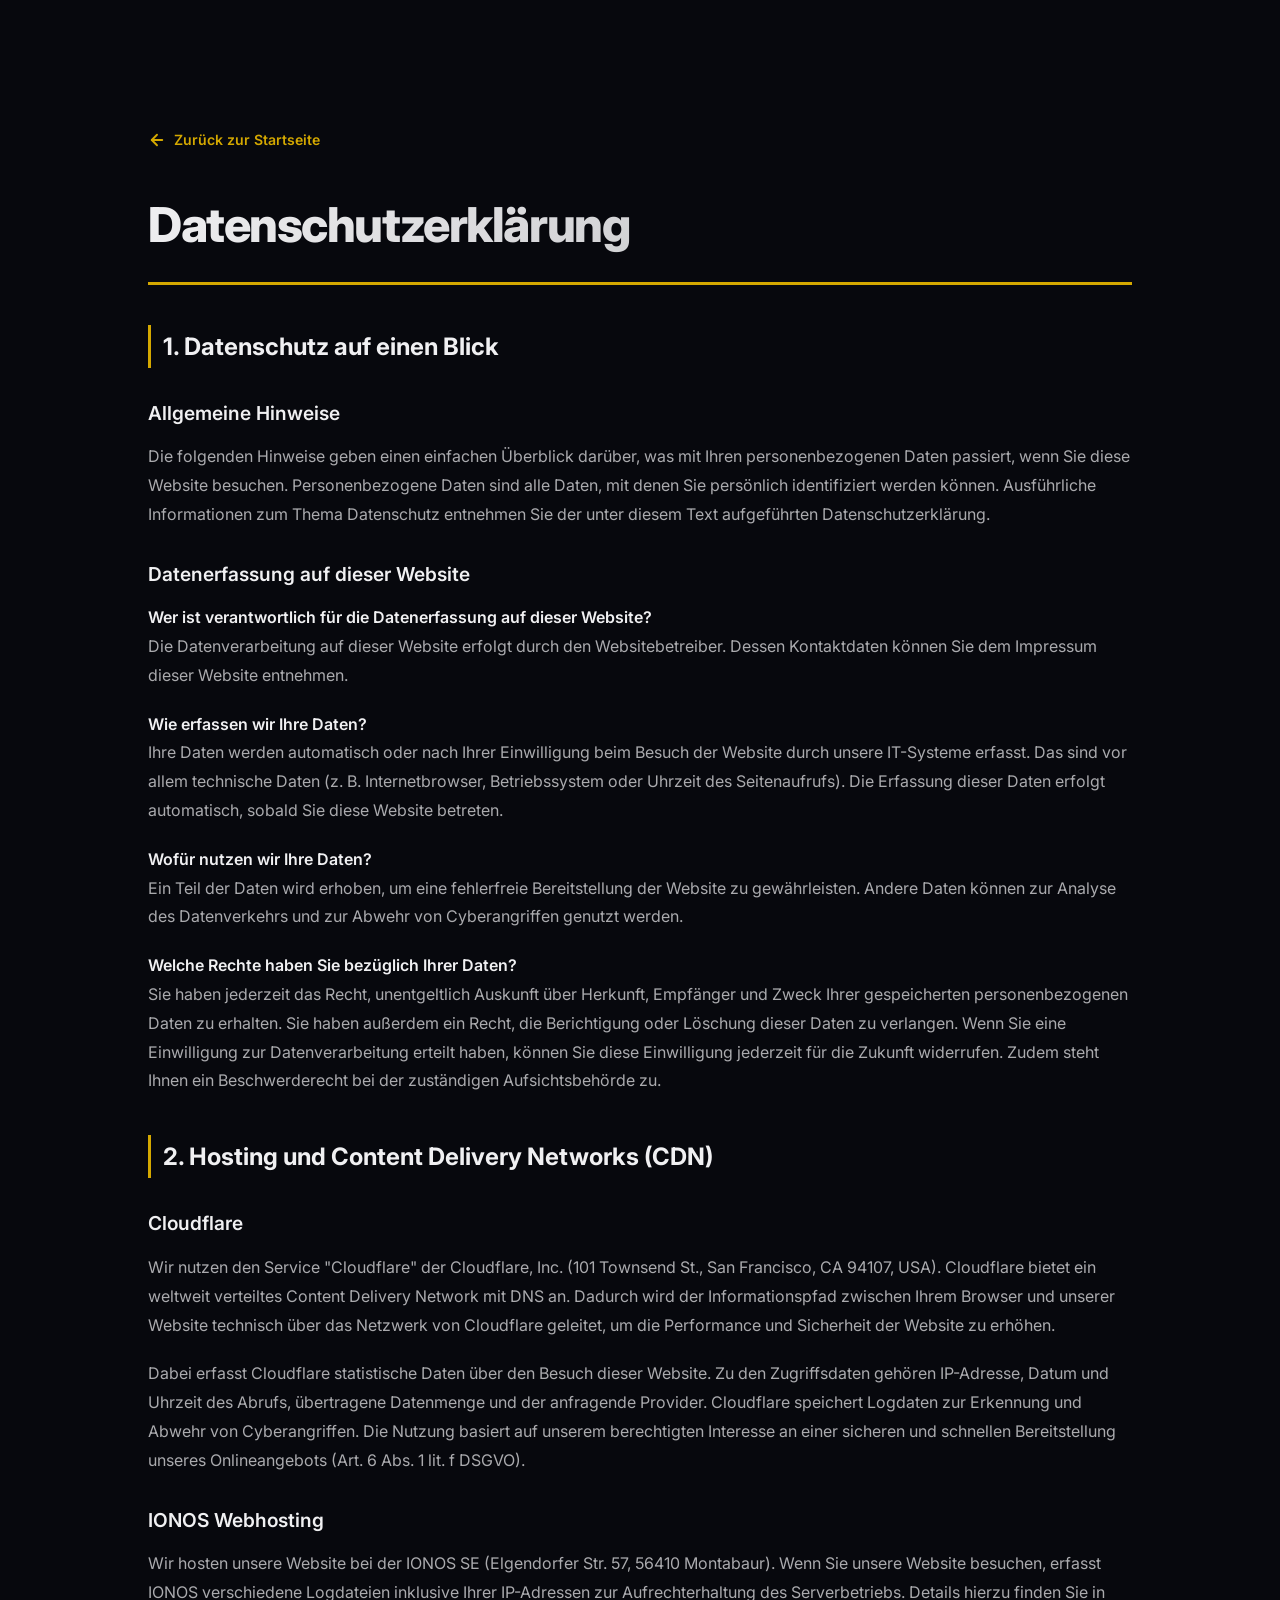
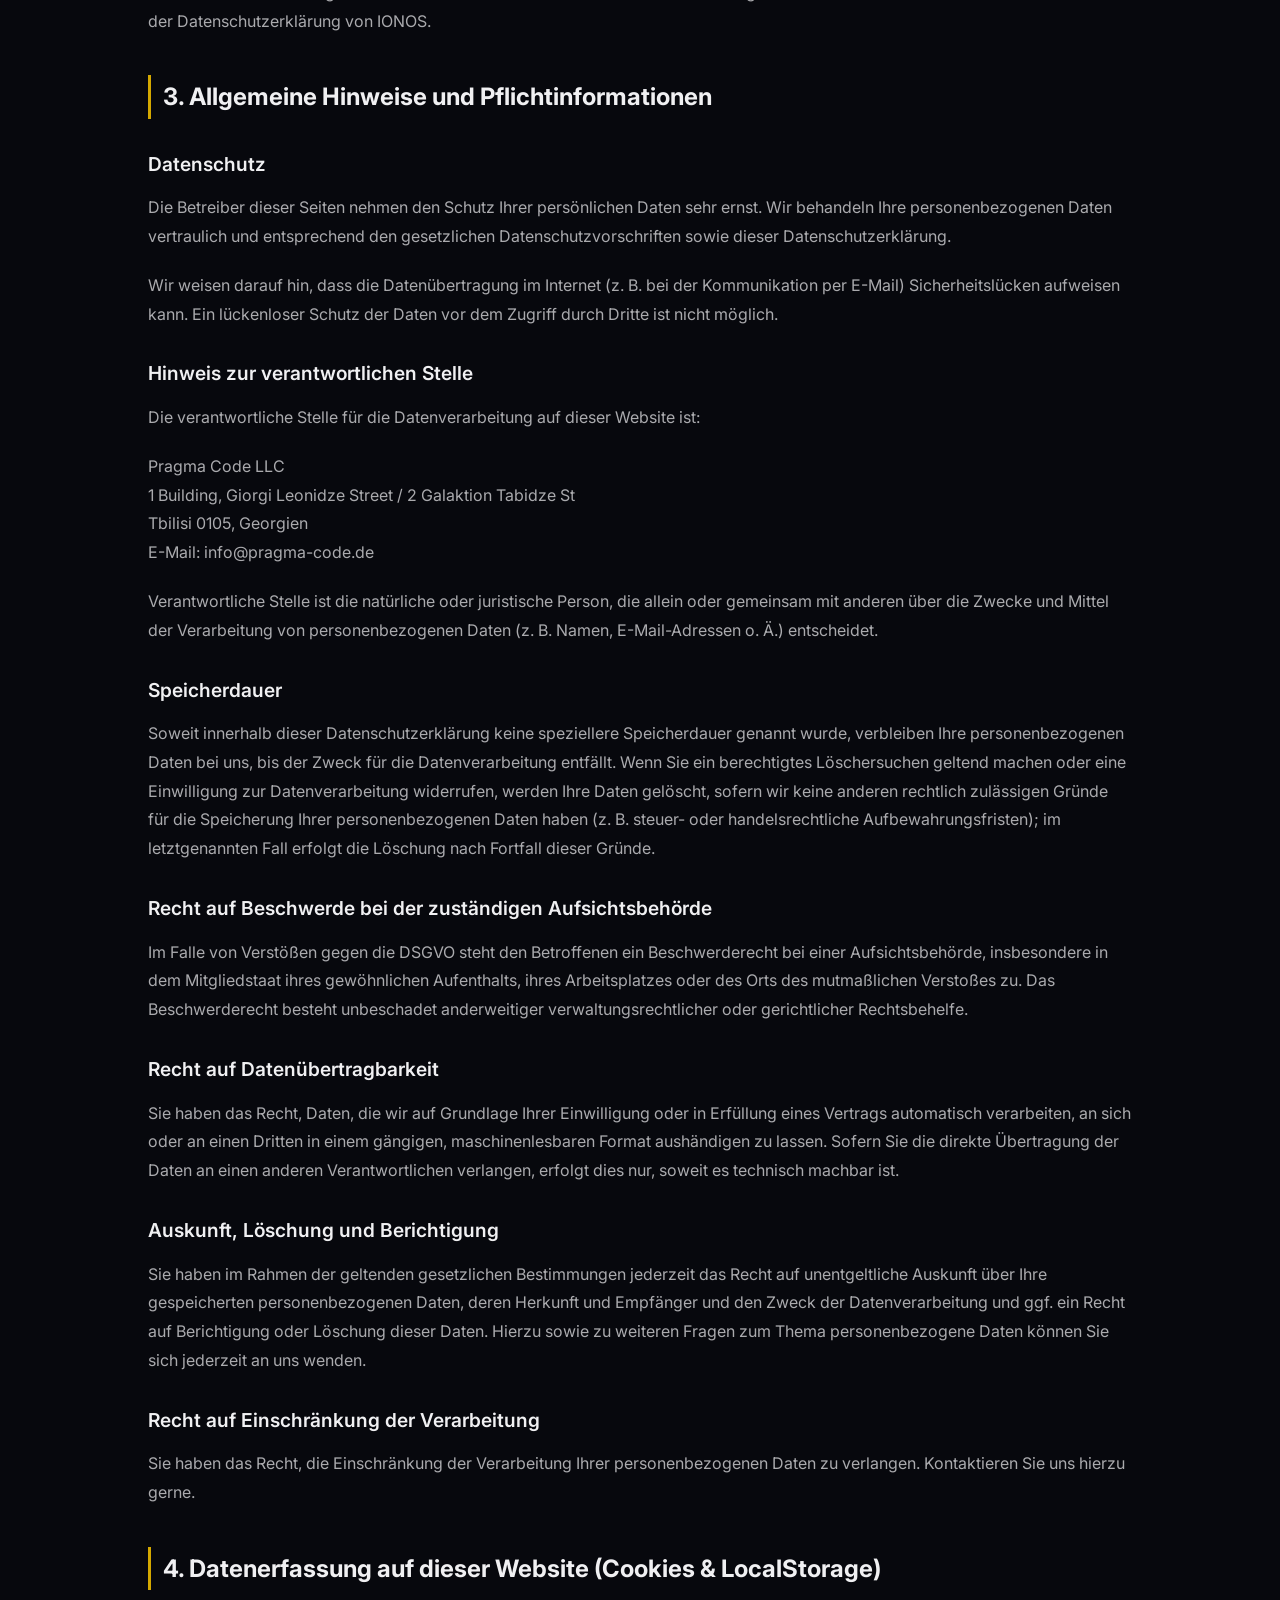
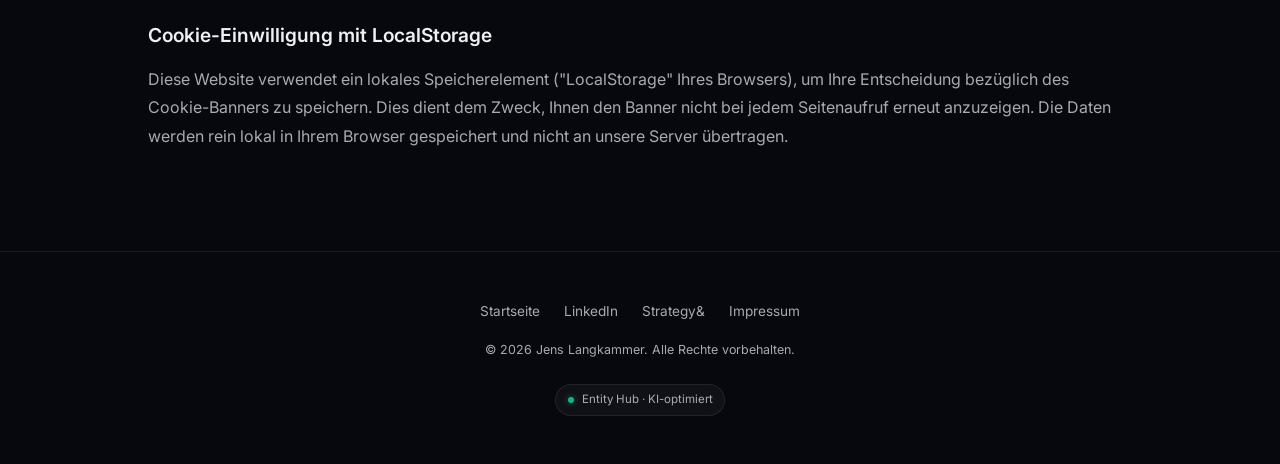
==== datenschutz.html @ b6c0405e "Optimize PageSpeed: resize portrait to 320x320, add .htaccess cache/compression rules, defer scripts" ====
<!DOCTYPE html>
<html lang="de" dir="ltr">
<head>
  <meta charset="UTF-8">
  <meta name="viewport" content="width=device-width, initial-scale=1.0">
  <title>Datenschutzerklärung | Jens Langkammer</title>
  <meta name="robots" content="noindex, follow">
  <link rel="canonical" href="https://jens-langkammer.de/datenschutz">
  
  <!-- Favicon -->
  <link rel="icon" href="data:image/svg+xml,<svg xmlns='http://www.w3.org/2000/svg' viewBox='0 0 100 100'><rect rx='18' width='100' height='100' fill='%23d4a800'/><text x='50' y='68' text-anchor='middle' font-family='system-ui' font-weight='800' font-size='52' fill='%2307080d'>JL</text></svg>" type="image/svg+xml">
  
  <!-- Fonts: Inter -->
  <link rel="preconnect" href="https://fonts.googleapis.com">
  <link rel="preconnect" href="https://fonts.gstatic.com" crossorigin>
  <link rel="stylesheet" href="https://fonts.googleapis.com/css2?family=Inter:wght@400;500;600;700;800&display=swap">
  
  <!-- Styles -->
  <link rel="stylesheet" href="styles.css?v=1.2">
</head>
<body>

  <!-- ===== DATENSCHUTZ MAIN ===== -->
  <main class="legal-main">
    <div class="container">
      <a href="index.html" class="legal-back-link">
        <svg width="18" height="18" viewBox="0 0 24 24" fill="none" stroke="currentColor" stroke-width="2.5" stroke-linecap="round" stroke-linejoin="round" style="vertical-align: middle;"><line x1="19" y1="12" x2="5" y2="12"></line><polyline points="12 19 5 12 12 5"></polyline></svg>
        Zurück zur Startseite
      </a>
      
      <h1 class="legal-title">Datenschutzerklärung</h1>
      
      <div class="legal-body">
        <h2>1. Datenschutz auf einen Blick</h2>
        <h3>Allgemeine Hinweise</h3>
        <p>
          Die folgenden Hinweise geben einen einfachen Überblick darüber, was mit Ihren personenbezogenen Daten passiert, wenn Sie diese Website besuchen. Personenbezogene Daten sind alle Daten, mit denen Sie persönlich identifiziert werden können. Ausführliche Informationen zum Thema Datenschutz entnehmen Sie der unter diesem Text aufgeführten Datenschutzerklärung.
        </p>

        <h3>Datenerfassung auf dieser Website</h3>
        <p>
          <strong>Wer ist verantwortlich für die Datenerfassung auf dieser Website?</strong><br>
          Die Datenverarbeitung auf dieser Website erfolgt durch den Websitebetreiber. Dessen Kontaktdaten können Sie dem Impressum dieser Website entnehmen.
        </p>
        <p>
          <strong>Wie erfassen wir Ihre Daten?</strong><br>
          Ihre Daten werden automatisch oder nach Ihrer Einwilligung beim Besuch der Website durch unsere IT-Systeme erfasst. Das sind vor allem technische Daten (z. B. Internetbrowser, Betriebssystem oder Uhrzeit des Seitenaufrufs). Die Erfassung dieser Daten erfolgt automatisch, sobald Sie diese Website betreten.
        </p>
        <p>
          <strong>Wofür nutzen wir Ihre Daten?</strong><br>
          Ein Teil der Daten wird erhoben, um eine fehlerfreie Bereitstellung der Website zu gewährleisten. Andere Daten können zur Analyse des Datenverkehrs und zur Abwehr von Cyberangriffen genutzt werden.
        </p>
        <p>
          <strong>Welche Rechte haben Sie bezüglich Ihrer Daten?</strong><br>
          Sie haben jederzeit das Recht, unentgeltlich Auskunft über Herkunft, Empfänger und Zweck Ihrer gespeicherten personenbezogenen Daten zu erhalten. Sie haben außerdem ein Recht, die Berichtigung oder Löschung dieser Daten zu verlangen. Wenn Sie eine Einwilligung zur Datenverarbeitung erteilt haben, können Sie diese Einwilligung jederzeit für die Zukunft widerrufen. Zudem steht Ihnen ein Beschwerderecht bei der zuständigen Aufsichtsbehörde zu.
        </p>

        <h2>2. Hosting und Content Delivery Networks (CDN)</h2>
        <h3>Cloudflare</h3>
        <p>
          Wir nutzen den Service "Cloudflare" der Cloudflare, Inc. (101 Townsend St., San Francisco, CA 94107, USA). Cloudflare bietet ein weltweit verteiltes Content Delivery Network mit DNS an. Dadurch wird der Informationspfad zwischen Ihrem Browser und unserer Website technisch über das Netzwerk von Cloudflare geleitet, um die Performance und Sicherheit der Website zu erhöhen.
        </p>
        <p>
          Dabei erfasst Cloudflare statistische Daten über den Besuch dieser Website. Zu den Zugriffsdaten gehören IP-Adresse, Datum und Uhrzeit des Abrufs, übertragene Datenmenge und der anfragende Provider. Cloudflare speichert Logdaten zur Erkennung und Abwehr von Cyberangriffen. Die Nutzung basiert auf unserem berechtigten Interesse an einer sicheren und schnellen Bereitstellung unseres Onlineangebots (Art. 6 Abs. 1 lit. f DSGVO).
        </p>

        <h3>IONOS Webhosting</h3>
        <p>
          Wir hosten unsere Website bei der IONOS SE (Elgendorfer Str. 57, 56410 Montabaur). Wenn Sie unsere Website besuchen, erfasst IONOS verschiedene Logdateien inklusive Ihrer IP-Adressen zur Aufrechterhaltung des Serverbetriebs. Details hierzu finden Sie in der Datenschutzerklärung von IONOS.
        </p>

        <h2>3. Allgemeine Hinweise und Pflichtinformationen</h2>
        <h3>Datenschutz</h3>
        <p>
          Die Betreiber dieser Seiten nehmen den Schutz Ihrer persönlichen Daten sehr ernst. Wir behandeln Ihre personenbezogenen Daten vertraulich und entsprechend den gesetzlichen Datenschutzvorschriften sowie dieser Datenschutzerklärung.
        </p>
        <p>
          Wir weisen darauf hin, dass die Datenübertragung im Internet (z. B. bei der Kommunikation per E-Mail) Sicherheitslücken aufweisen kann. Ein lückenloser Schutz der Daten vor dem Zugriff durch Dritte ist nicht möglich.
        </p>

        <h3>Hinweis zur verantwortlichen Stelle</h3>
        <p>
          Die verantwortliche Stelle für die Datenverarbeitung auf dieser Website ist:
        </p>
        <p>
          Pragma Code LLC<br>
          1 Building, Giorgi Leonidze Street / 2 Galaktion Tabidze St<br>
          Tbilisi 0105, Georgien<br>
          E-Mail: info@pragma-code.de
        </p>
        <p>
          Verantwortliche Stelle ist die natürliche oder juristische Person, die allein oder gemeinsam mit anderen über die Zwecke und Mittel der Verarbeitung von personenbezogenen Daten (z. B. Namen, E-Mail-Adressen o. Ä.) entscheidet.
        </p>

        <h3>Speicherdauer</h3>
        <p>
          Soweit innerhalb dieser Datenschutzerklärung keine speziellere Speicherdauer genannt wurde, verbleiben Ihre personenbezogenen Daten bei uns, bis der Zweck für die Datenverarbeitung entfällt. Wenn Sie ein berechtigtes Löschersuchen geltend machen oder eine Einwilligung zur Datenverarbeitung widerrufen, werden Ihre Daten gelöscht, sofern wir keine anderen rechtlich zulässigen Gründe für die Speicherung Ihrer personenbezogenen Daten haben (z. B. steuer- oder handelsrechtliche Aufbewahrungsfristen); im letztgenannten Fall erfolgt die Löschung nach Fortfall dieser Gründe.
        </p>

        <h3>Recht auf Beschwerde bei der zuständigen Aufsichtsbehörde</h3>
        <p>
          Im Falle von Verstößen gegen die DSGVO steht den Betroffenen ein Beschwerderecht bei einer Aufsichtsbehörde, insbesondere in dem Mitgliedstaat ihres gewöhnlichen Aufenthalts, ihres Arbeitsplatzes oder des Orts des mutmaßlichen Verstoßes zu. Das Beschwerderecht besteht unbeschadet anderweitiger verwaltungsrechtlicher oder gerichtlicher Rechtsbehelfe.
        </p>

        <h3>Recht auf Datenübertragbarkeit</h3>
        <p>
          Sie haben das Recht, Daten, die wir auf Grundlage Ihrer Einwilligung oder in Erfüllung eines Vertrags automatisch verarbeiten, an sich oder an einen Dritten in einem gängigen, maschinenlesbaren Format aushändigen zu lassen. Sofern Sie die direkte Übertragung der Daten an einen anderen Verantwortlichen verlangen, erfolgt dies nur, soweit es technisch machbar ist.
        </p>

        <h3>Auskunft, Löschung und Berichtigung</h3>
        <p>
          Sie haben im Rahmen der geltenden gesetzlichen Bestimmungen jederzeit das Recht auf unentgeltliche Auskunft über Ihre gespeicherten personenbezogenen Daten, deren Herkunft und Empfänger und den Zweck der Datenverarbeitung und ggf. ein Recht auf Berichtigung oder Löschung dieser Daten. Hierzu sowie zu weiteren Fragen zum Thema personenbezogene Daten können Sie sich jederzeit an uns wenden.
        </p>

        <h3>Recht auf Einschränkung der Verarbeitung</h3>
        <p>
          Sie haben das Recht, die Einschränkung der Verarbeitung Ihrer personenbezogenen Daten zu verlangen. Kontaktieren Sie uns hierzu gerne.
        </p>

        <h2>4. Datenerfassung auf dieser Website (Cookies &amp; LocalStorage)</h2>
        <h3>Cookie-Einwilligung mit LocalStorage</h3>
        <p>
          Diese Website verwendet ein lokales Speicherelement ("LocalStorage" Ihres Browsers), um Ihre Entscheidung bezüglich des Cookie-Banners zu speichern. Dies dient dem Zweck, Ihnen den Banner nicht bei jedem Seitenaufruf erneut anzuzeigen. Die Daten werden rein lokal in Ihrem Browser gespeichert und nicht an unsere Server übertragen.
        </p>
      </div>
    </div>
  </main>

  <!-- ===== FOOTER ===== -->
  <footer class="footer">
    <div class="container">
      <div class="footer-inner">
        <div class="footer-links">
          <a href="index.html">Startseite</a>
          <a href="https://www.linkedin.com/in/jens-langkammer" target="_blank" rel="noopener noreferrer">LinkedIn</a>
          <a href="https://www.strategyand.pwc.com/de/en/about/people/jens-langkammer.html" target="_blank" rel="noopener noreferrer">Strategy&amp;</a>
          <a href="impressum.html">Impressum</a>
        </div>
        <p class="footer-copy">&copy; 2026 Jens Langkammer. Alle Rechte vorbehalten.</p>
        <div class="footer-badge">
          <span class="dot"></span>
          Entity Hub · KI-optimiert
        </div>
      </div>
    </div>
  </footer>

  <!-- ===== COOKIE BANNER ===== -->
  <div id="cookieBanner" class="cookie-banner">
    <div class="cookie-content">
      <p>
        Diese Website verwendet Cookies und lokale Speichertechnologien zur Optimierung der Benutzererfahrung. Durch die Nutzung der Website erklären Sie sich damit einverstanden. Weitere Informationen finden Sie in unserer <a href="datenschutz.html">Datenschutzerklärung</a>.
      </p>
      <div class="cookie-buttons">
        <button id="acceptCookies" class="cookie-accept">Akzeptieren</button>
        <button id="declineCookies" class="cookie-decline">Ablehnen</button>
      </div>
    </div>
  </div>

  <!-- Scripts -->
  <script src="script.js?v=1.2" defer></script>

</body>
</html>
---- styles.css ----
/* ==========================================================================
   Jens Langkammer – Personal Web Hub
   Design System & Styles
   ========================================================================== */

/* ---------- Design Tokens ---------- */
:root {
  /* Colors – Dark Mode (default) */
  --bg-primary: #07080d;
  --bg-secondary: #0d0f16;
  --bg-card: rgba(255, 255, 255, 0.03);
  --bg-card-hover: rgba(255, 255, 255, 0.06);
  --bg-glass: rgba(255, 255, 255, 0.04);
  --border-glass: rgba(255, 255, 255, 0.08);
  --border-glass-hover: rgba(212, 168, 0, 0.3);

  --gold-primary: #d4a800;
  --gold-light: #ffcc00;
  --gold-muted: rgba(212, 168, 0, 0.15);
  --gold-glow: rgba(212, 168, 0, 0.25);

  --text-primary: #f0f0f2;
  --text-secondary: rgba(240, 240, 242, 0.7);
  --text-muted: rgba(240, 240, 242, 0.45);

  /* Typography */
  --font-sans: 'Inter', -apple-system, BlinkMacSystemFont, 'Segoe UI', Roboto, sans-serif;
  --font-mono: 'JetBrains Mono', 'Fira Code', monospace;

  /* Spacing */
  --section-gap: 8rem;
  --card-padding: 2rem;
  --container-max: 1080px;
  --gutter: clamp(1.25rem, 4vw, 3rem);

  /* Radius */
  --radius-sm: 12px;
  --radius-md: 16px;
  --radius-lg: 24px;
  --radius-pill: 9999px;

  /* Shadows */
  --shadow-card: 0 8px 32px rgba(0, 0, 0, 0.3);
  --shadow-glow: 0 0 40px rgba(212, 168, 0, 0.08);

  /* Transitions */
  --ease-out: cubic-bezier(0.16, 1, 0.3, 1);
  --duration-fast: 0.2s;
  --duration-normal: 0.4s;
  --duration-slow: 0.7s;
}

/* ---------- Reset & Base ---------- */
*,
*::before,
*::after {
  margin: 0;
  padding: 0;
  box-sizing: border-box;
}

html {
  scroll-behavior: smooth;
  -webkit-font-smoothing: antialiased;
  -moz-osx-font-smoothing: grayscale;
}

body {
  font-family: var(--font-sans);
  background: var(--bg-primary);
  color: var(--text-primary);
  line-height: 1.7;
  font-size: 1rem;
  overflow-x: hidden;
}

a {
  color: var(--gold-primary);
  text-decoration: none;
  transition: color var(--duration-fast) var(--ease-out);
}

a:hover {
  color: var(--gold-light);
}

img {
  max-width: 100%;
  height: auto;
  display: block;
}

/* ---------- Container ---------- */
.container {
  max-width: var(--container-max);
  margin: 0 auto;
  padding: 0 var(--gutter);
}

/* ---------- Particle Canvas ---------- */
#particle-canvas {
  position: absolute;
  top: 0;
  left: 0;
  width: 100%;
  height: 100%;
  pointer-events: none;
  z-index: 0;
}

/* ---------- Hero Section ---------- */
.hero {
  position: relative;
  min-height: 100vh;
  display: flex;
  align-items: center;
  justify-content: center;
  overflow: hidden;
  padding: 6rem 0 4rem;
}

.hero::before {
  content: '';
  position: absolute;
  top: -50%;
  left: -50%;
  width: 200%;
  height: 200%;
  background: radial-gradient(ellipse at 30% 20%, rgba(212, 168, 0, 0.06) 0%, transparent 50%),
              radial-gradient(ellipse at 70% 80%, rgba(100, 100, 255, 0.03) 0%, transparent 50%);
  z-index: 0;
}

.hero-content {
  position: relative;
  z-index: 2;
  display: flex;
  flex-direction: column;
  align-items: center;
  text-align: center;
  gap: 1.5rem;
  max-width: 720px;
}

.hero-photo-wrapper {
  position: relative;
  width: 160px;
  height: 160px;
  margin-bottom: 0.5rem;
}

.hero-photo {
  width: 100%;
  height: 100%;
  border-radius: 50%;
  object-fit: cover;
  border: 3px solid var(--gold-primary);
  box-shadow: 0 0 30px rgba(212, 168, 0, 0.2);
  position: relative;
  z-index: 1;
}

.hero-photo-ring {
  position: absolute;
  inset: -6px;
  border-radius: 50%;
  border: 1px solid rgba(212, 168, 0, 0.15);
  animation: pulse-ring 3s ease-in-out infinite;
}

@keyframes pulse-ring {
  0%, 100% { transform: scale(1); opacity: 0.5; }
  50% { transform: scale(1.06); opacity: 0; }
}

/* Initialen-Fallback */
.hero-initials {
  width: 100%;
  height: 100%;
  border-radius: 50%;
  background: linear-gradient(135deg, var(--gold-primary), #c09400);
  display: flex;
  align-items: center;
  justify-content: center;
  font-size: 3.5rem;
  font-weight: 800;
  color: var(--bg-primary);
  letter-spacing: -0.02em;
  position: relative;
  z-index: 1;
  box-shadow: 0 0 30px rgba(212, 168, 0, 0.2);
}

.hero-name {
  font-size: clamp(2.2rem, 5vw, 3.2rem);
  font-weight: 800;
  letter-spacing: -0.03em;
  line-height: 1.15;
  background: linear-gradient(135deg, var(--text-primary) 0%, rgba(240, 240, 242, 0.75) 100%);
  -webkit-background-clip: text;
  -webkit-text-fill-color: transparent;
  background-clip: text;
}

.hero-title {
  font-size: 1.15rem;
  color: var(--text-secondary);
  font-weight: 400;
  max-width: 520px;
}

.hero-title strong {
  color: var(--gold-primary);
  font-weight: 600;
}

.hero-tags {
  display: flex;
  flex-wrap: wrap;
  gap: 0.5rem;
  justify-content: center;
  margin-top: 0.25rem;
}

.hero-tag {
  font-size: 0.78rem;
  padding: 0.35rem 0.85rem;
  border-radius: var(--radius-pill);
  background: var(--gold-muted);
  color: var(--gold-light);
  font-weight: 500;
  letter-spacing: 0.03em;
  border: 1px solid rgba(212, 168, 0, 0.12);
}

.hero-links {
  display: flex;
  gap: 0.75rem;
  margin-top: 0.75rem;
}

.hero-link {
  display: inline-flex;
  align-items: center;
  gap: 0.5rem;
  padding: 0.7rem 1.5rem;
  border-radius: var(--radius-pill);
  font-size: 0.88rem;
  font-weight: 600;
  letter-spacing: 0.03em;
  transition: all var(--duration-fast) var(--ease-out);
}

.hero-link--primary {
  background: var(--gold-primary);
  color: var(--bg-primary);
}

.hero-link--primary:hover {
  background: var(--gold-light);
  color: var(--bg-primary);
  transform: translateY(-2px);
  box-shadow: 0 8px 24px rgba(212, 168, 0, 0.3);
}

.hero-link--secondary {
  background: var(--bg-glass);
  color: var(--text-primary);
  border: 1px solid var(--border-glass);
}

.hero-link--secondary:hover {
  border-color: var(--border-glass-hover);
  background: var(--bg-card-hover);
  transform: translateY(-2px);
}

.hero-link svg {
  width: 18px;
  height: 18px;
  fill: currentColor;
}

.hero-scroll-hint {
  position: absolute;
  bottom: 2rem;
  left: 50%;
  transform: translateX(-50%);
  display: flex;
  flex-direction: column;
  align-items: center;
  gap: 0.5rem;
  color: var(--text-muted);
  font-size: 0.75rem;
  letter-spacing: 0.1em;
  text-transform: uppercase;
  animation: float-hint 2.5s ease-in-out infinite;
  z-index: 2;
}

.hero-scroll-hint .chevron {
  width: 20px;
  height: 20px;
  border-right: 2px solid var(--gold-primary);
  border-bottom: 2px solid var(--gold-primary);
  transform: rotate(45deg);
  opacity: 0.5;
}

@keyframes float-hint {
  0%, 100% { transform: translateX(-50%) translateY(0); }
  50% { transform: translateX(-50%) translateY(8px); }
}

/* ---------- Section Base ---------- */
.section {
  padding: var(--section-gap) 0;
  position: relative;
}

.section-label {
  display: inline-flex;
  align-items: center;
  gap: 0.5rem;
  font-size: 0.78rem;
  font-weight: 600;
  text-transform: uppercase;
  letter-spacing: 0.12em;
  color: var(--gold-primary);
  margin-bottom: 1rem;
}

.section-label::before {
  content: '';
  width: 24px;
  height: 2px;
  background: var(--gold-primary);
  border-radius: 2px;
}

.section-heading {
  font-size: clamp(1.6rem, 3.5vw, 2.2rem);
  font-weight: 800;
  letter-spacing: -0.02em;
  line-height: 1.2;
  margin-bottom: 1rem;
}

.section-description {
  font-size: 1.05rem;
  color: var(--text-secondary);
  max-width: 640px;
  line-height: 1.7;
}

/* ---------- About Section ---------- */
.about-grid {
  display: grid;
  grid-template-columns: 1fr;
  gap: 2.5rem;
  margin-top: 2.5rem;
}

.about-text {
  font-size: 1.05rem;
  color: var(--text-secondary);
  line-height: 1.8;
}

.about-text p + p {
  margin-top: 1rem;
}

.competence-grid {
  display: grid;
  grid-template-columns: repeat(auto-fit, minmax(200px, 1fr));
  gap: 1rem;
  margin-top: 2rem;
}

.competence-card {
  padding: 1.25rem;
  background: var(--bg-glass);
  border: 1px solid var(--border-glass);
  border-radius: var(--radius-md);
  transition: all var(--duration-normal) var(--ease-out);
}

.competence-card:hover {
  border-color: var(--border-glass-hover);
  transform: translateY(-3px);
  box-shadow: var(--shadow-glow);
}

.competence-icon {
  font-size: 1.5rem;
  margin-bottom: 0.75rem;
}

.competence-card h3 {
  font-size: 0.92rem;
  font-weight: 700;
  margin-bottom: 0.3rem;
}

.competence-card p {
  font-size: 0.82rem;
  color: var(--text-muted);
  line-height: 1.5;
}

/* ---------- Publications Section ---------- */
.publications-grid {
  display: grid;
  grid-template-columns: repeat(auto-fit, minmax(320px, 1fr));
  gap: 1.25rem;
  margin-top: 2.5rem;
}

.pub-card {
  position: relative;
  padding: var(--card-padding);
  background: var(--bg-glass);
  border: 1px solid var(--border-glass);
  border-radius: var(--radius-lg);
  backdrop-filter: blur(12px);
  -webkit-backdrop-filter: blur(12px);
  transition: all var(--duration-normal) var(--ease-out);
  overflow: hidden;
  display: flex;
  flex-direction: column;
  text-decoration: none;
  color: inherit;
}

.pub-card::before {
  content: '';
  position: absolute;
  top: 0;
  left: 0;
  right: 0;
  height: 3px;
  background: linear-gradient(90deg, var(--gold-primary), var(--gold-light));
  opacity: 0;
  transition: opacity var(--duration-normal) var(--ease-out);
}

.pub-card:hover {
  border-color: var(--border-glass-hover);
  transform: translateY(-6px);
  box-shadow: var(--shadow-card), var(--shadow-glow);
  color: inherit;
}

.pub-card:hover::before {
  opacity: 1;
}

.pub-badge {
  display: inline-flex;
  align-items: center;
  gap: 0.35rem;
  font-size: 0.7rem;
  font-weight: 700;
  text-transform: uppercase;
  letter-spacing: 0.08em;
  color: var(--gold-primary);
  background: var(--gold-muted);
  padding: 0.3rem 0.65rem;
  border-radius: var(--radius-pill);
  margin-bottom: 1rem;
  width: fit-content;
}

.pub-card h3 {
  font-size: 1.1rem;
  font-weight: 700;
  line-height: 1.35;
  margin-bottom: 0.65rem;
}

.pub-card p {
  font-size: 0.88rem;
  color: var(--text-secondary);
  line-height: 1.6;
  flex-grow: 1;
}

.pub-source {
  display: flex;
  align-items: center;
  gap: 0.5rem;
  margin-top: 1.25rem;
  padding-top: 1rem;
  border-top: 1px solid var(--border-glass);
  font-size: 0.78rem;
  color: var(--text-muted);
}

.pub-source-icon {
  width: 20px;
  height: 20px;
  border-radius: 4px;
  background: var(--gold-muted);
  display: flex;
  align-items: center;
  justify-content: center;
  font-size: 0.65rem;
  flex-shrink: 0;
}

.pub-arrow {
  margin-left: auto;
  font-size: 1.1rem;
  color: var(--gold-primary);
  transition: transform var(--duration-fast) var(--ease-out);
}

.pub-card:hover .pub-arrow {
  transform: translateX(4px);
}

/* ---------- Career Timeline ---------- */
.timeline {
  position: relative;
  margin-top: 3rem;
  padding-left: 2rem;
}

.timeline::before {
  content: '';
  position: absolute;
  left: 0;
  top: 0;
  bottom: 0;
  width: 2px;
  background: linear-gradient(to bottom, var(--gold-primary), transparent);
}

.timeline-item {
  position: relative;
  padding-bottom: 2.5rem;
  padding-left: 1.5rem;
}

.timeline-item:last-child {
  padding-bottom: 0;
}

.timeline-dot {
  position: absolute;
  left: -2.35rem;
  top: 0.25rem;
  width: 12px;
  height: 12px;
  border-radius: 50%;
  background: var(--gold-primary);
  border: 3px solid var(--bg-primary);
  box-shadow: 0 0 0 2px var(--gold-primary);
  z-index: 1;
}

.timeline-item:first-child .timeline-dot {
  width: 16px;
  height: 16px;
  left: -2.55rem;
  box-shadow: 0 0 0 3px var(--gold-primary), 0 0 15px rgba(212, 168, 0, 0.3);
}

.timeline-date {
  font-size: 0.78rem;
  font-weight: 600;
  color: var(--gold-primary);
  letter-spacing: 0.04em;
  margin-bottom: 0.3rem;
}

.timeline-role {
  font-size: 1.1rem;
  font-weight: 700;
  margin-bottom: 0.2rem;
}

.timeline-company {
  font-size: 0.92rem;
  color: var(--text-secondary);
}

.timeline-desc {
  font-size: 0.85rem;
  color: var(--text-muted);
  margin-top: 0.4rem;
  line-height: 1.6;
}

/* ---------- Footer ---------- */
.footer {
  padding: 3rem 0;
  border-top: 1px solid var(--border-glass);
  text-align: center;
}

.footer-inner {
  display: flex;
  flex-direction: column;
  align-items: center;
  gap: 1rem;
}

.footer-links {
  display: flex;
  gap: 1.5rem;
  flex-wrap: wrap;
  justify-content: center;
}

.footer-links a {
  font-size: 0.85rem;
  color: var(--text-secondary);
  transition: color var(--duration-fast) var(--ease-out);
}

.footer-links a:hover {
  color: var(--gold-primary);
}

.footer-copy {
  font-size: 0.78rem;
  color: var(--text-secondary);
}

.footer-badge {
  display: inline-flex;
  align-items: center;
  gap: 0.5rem;
  font-size: 0.72rem;
  color: var(--text-secondary);
  padding: 0.3rem 0.7rem;
  background: var(--bg-glass);
  border: 1px solid var(--border-glass);
  border-radius: var(--radius-pill);
  margin-top: 0.5rem;
}

.footer-badge .dot {
  width: 6px;
  height: 6px;
  background: #10b981;
  border-radius: 50%;
  box-shadow: 0 0 6px rgba(16, 185, 129, 0.6);
}

/* ---------- Fade-in Animations ---------- */
.reveal {
  opacity: 0;
  transform: translateY(30px);
  transition: opacity var(--duration-slow) var(--ease-out),
              transform var(--duration-slow) var(--ease-out);
}

.reveal.visible {
  opacity: 1;
  transform: translateY(0);
}

.reveal-delay-1 { transition-delay: 0.1s; }
.reveal-delay-2 { transition-delay: 0.2s; }
.reveal-delay-3 { transition-delay: 0.3s; }
.reveal-delay-4 { transition-delay: 0.4s; }
.reveal-delay-5 { transition-delay: 0.5s; }

/* ---------- Divider ---------- */
.section-divider {
  width: 60px;
  height: 3px;
  background: linear-gradient(90deg, var(--gold-primary), transparent);
  border: none;
  margin: 0 0 2rem;
  border-radius: 3px;
}

/* ---------- Responsive ---------- */
@media (max-width: 768px) {
  :root {
    --section-gap: 5rem;
    --card-padding: 1.5rem;
  }

  .hero {
    min-height: auto;
    padding: 8rem 0 4rem;
  }

  .hero-photo-wrapper {
    width: 120px;
    height: 120px;
  }

  .hero-initials {
    font-size: 2.5rem;
  }

  .hero-links {
    flex-direction: column;
    width: 100%;
    max-width: 280px;
  }

  .hero-link {
    justify-content: center;
  }

  .publications-grid {
    grid-template-columns: 1fr;
  }

  .competence-grid {
    grid-template-columns: 1fr 1fr;
  }

  .hero-scroll-hint {
    display: none;
  }

  .timeline {
    padding-left: 1.5rem;
  }

  .timeline-dot {
    left: -1.85rem;
  }

  .timeline-item:first-child .timeline-dot {
    left: -2.05rem;
  }
}

@media (max-width: 480px) {
  .competence-grid {
    grid-template-columns: 1fr;
  }

  .hero-tags {
    gap: 0.4rem;
  }

  .hero-tag {
    font-size: 0.72rem;
    padding: 0.3rem 0.7rem;
  }
}

/* ---------- Cookie Banner ---------- */
.cookie-banner {
  position: fixed;
  bottom: 0;
  left: 0;
  right: 0;
  background: rgba(13, 15, 22, 0.97);
  backdrop-filter: blur(12px);
  -webkit-backdrop-filter: blur(12px);
  padding: 1.25rem 2rem;
  z-index: 10000;
  box-shadow: 0 -8px 32px rgba(0, 0, 0, 0.4);
  border-top: 1px solid rgba(212, 168, 0, 0.2);
  display: none;
}

.cookie-content {
  max-width: var(--container-max);
  margin: 0 auto;
  display: flex;
  flex-direction: column;
  gap: 1.25rem;
  align-items: center;
  text-align: center;
}

.cookie-content p {
  color: var(--text-secondary);
  font-size: 0.88rem;
  line-height: 1.6;
  margin: 0;
}

.cookie-content a {
  color: var(--gold-primary);
  text-decoration: underline;
}

.cookie-content a:hover {
  color: var(--gold-light);
}

.cookie-buttons {
  display: flex;
  gap: 0.75rem;
  flex-wrap: wrap;
  justify-content: center;
}

.cookie-accept {
  padding: 0.6rem 1.75rem;
  background: var(--gold-primary);
  color: var(--bg-primary);
  font-weight: 700;
  border-radius: var(--radius-pill);
  border: none;
  cursor: pointer;
  transition: all var(--duration-fast) var(--ease-out);
  font-size: 0.85rem;
}

.cookie-accept:hover {
  background: var(--gold-light);
  transform: translateY(-2px);
  box-shadow: 0 4px 12px rgba(212, 168, 0, 0.25);
}

.cookie-decline {
  padding: 0.6rem 1.75rem;
  background: transparent;
  color: var(--text-secondary);
  font-weight: 500;
  border: 1px solid var(--border-glass);
  border-radius: var(--radius-pill);
  cursor: pointer;
  transition: all var(--duration-fast) var(--ease-out);
  font-size: 0.85rem;
}

.cookie-decline:hover {
  border-color: var(--border-glass-hover);
  color: var(--text-primary);
}

@media (min-width: 768px) {
  .cookie-content {
    flex-direction: row;
    justify-content: space-between;
    text-align: left;
  }
  .cookie-content p {
    flex: 1;
    max-width: 75%;
  }
}

/* ---------- Legal Pages Content Styles ---------- */
.legal-main {
  padding: 8rem 0 5rem;
  min-height: 70vh;
}

.legal-title {
  font-size: clamp(2rem, 5vw, 3rem);
  font-weight: 800;
  letter-spacing: -0.03em;
  margin-bottom: 2rem;
  padding-bottom: 1rem;
  border-bottom: 3px solid var(--gold-primary);
  background: linear-gradient(135deg, var(--text-primary) 0%, rgba(240, 240, 242, 0.75) 100%);
  -webkit-background-clip: text;
  -webkit-text-fill-color: transparent;
  background-clip: text;
}

.legal-body {
  color: var(--text-secondary);
  line-height: 1.8;
}

.legal-body h2 {
  font-size: 1.5rem;
  font-weight: 700;
  color: var(--text-primary);
  margin: 2.5rem 0 1rem;
  border-left: 3px solid var(--gold-primary);
  padding-left: 0.75rem;
}

.legal-body h3 {
  font-size: 1.2rem;
  font-weight: 600;
  color: var(--text-primary);
  margin: 1.75rem 0 0.75rem;
}

.legal-body p {
  margin-bottom: 1.25rem;
}

.legal-body ul, .legal-body ol {
  margin-bottom: 1.25rem;
  padding-left: 1.5rem;
}

.legal-body li {
  margin-bottom: 0.5rem;
}

.legal-body strong {
  color: var(--text-primary);
  font-weight: 600;
}

.legal-back-link {
  display: inline-flex;
  align-items: center;
  gap: 0.5rem;
  margin-bottom: 2rem;
  font-size: 0.88rem;
  font-weight: 600;
  color: var(--gold-primary);
  transition: all var(--duration-fast) var(--ease-out);
}

.legal-back-link:hover {
  color: var(--gold-light);
  transform: translateX(-4px);
}
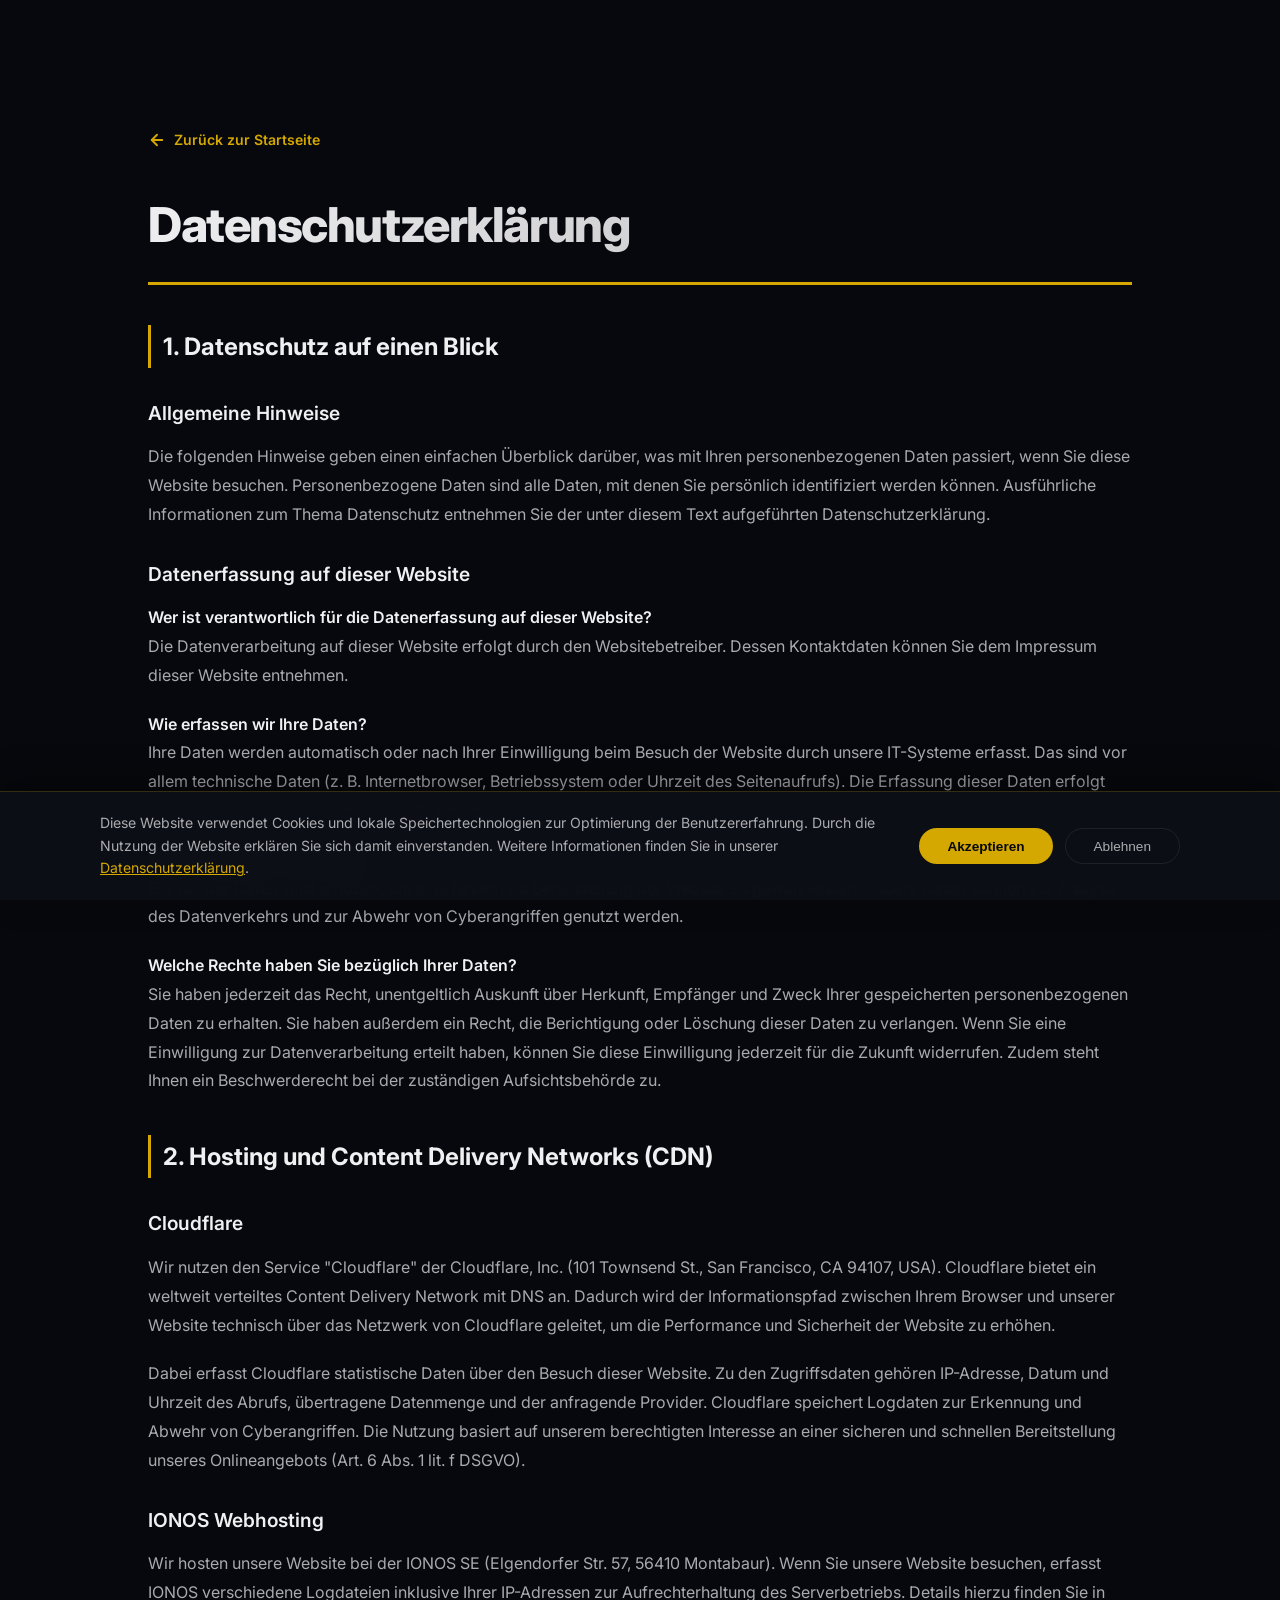
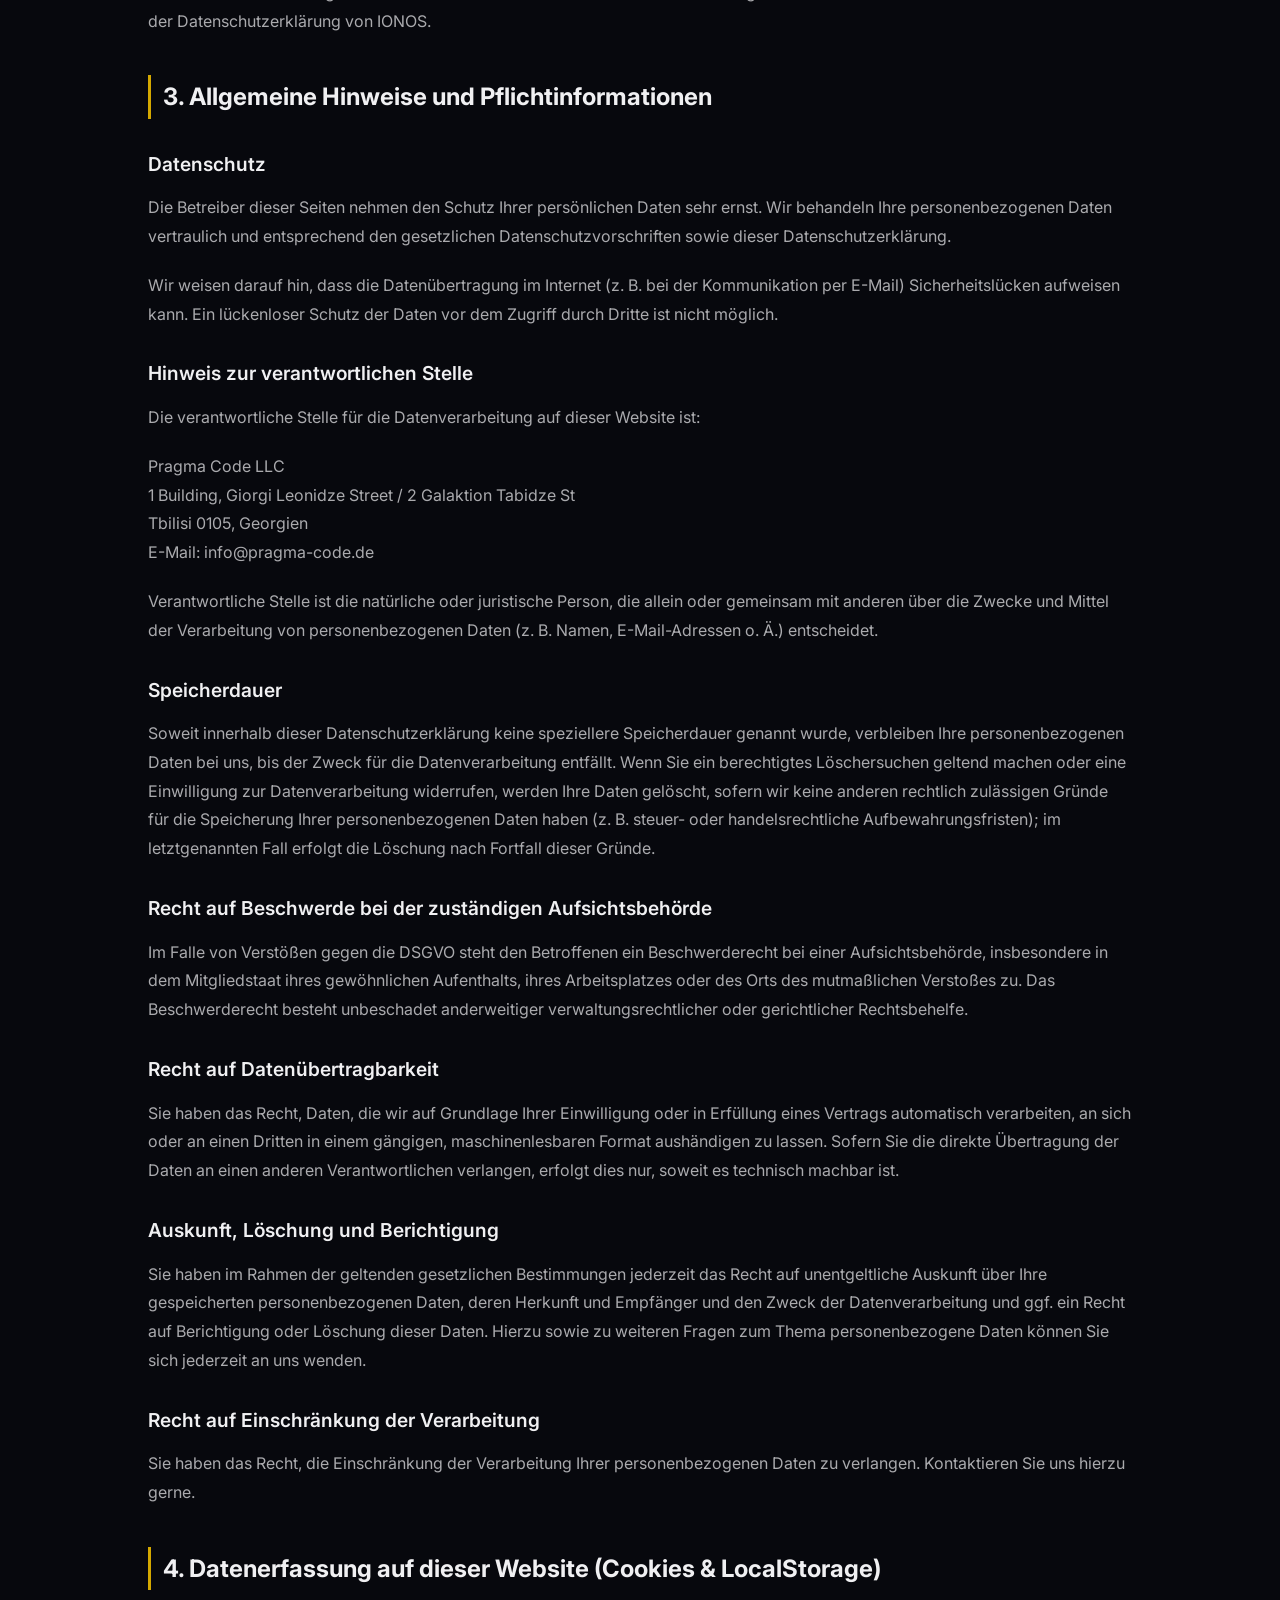
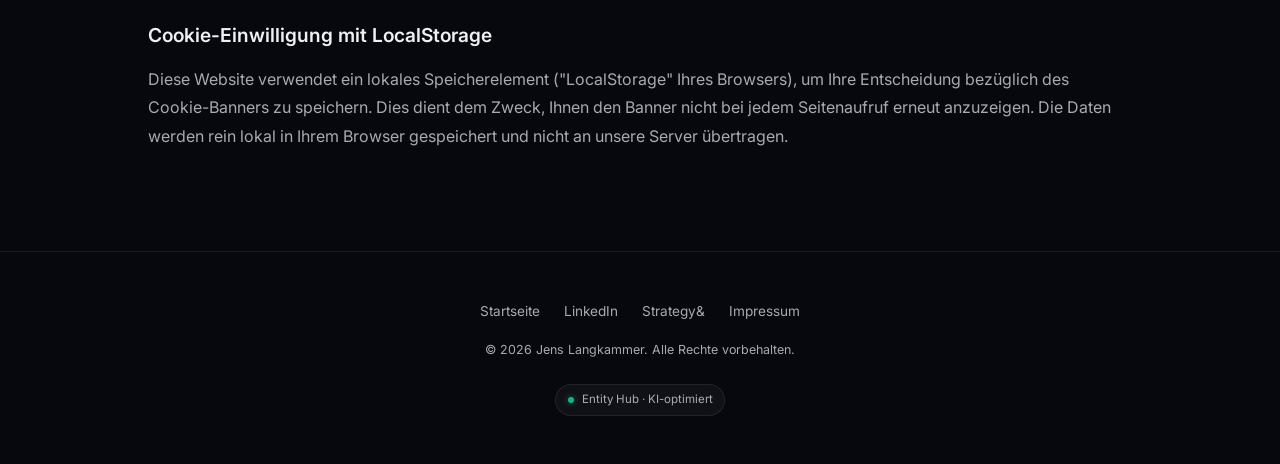
==== commit 4fa2b4c6: "Fix script.js early-return canvas check and bump version params to v=1.5" ====
--- a/datenschutz.html
+++ b/datenschutz.html
@@ -16,7 +16,7 @@
   <link rel="stylesheet" href="https://fonts.googleapis.com/css2?family=Inter:wght@400;500;600;700;800&display=swap">
   
   <!-- Styles -->
-  <link rel="stylesheet" href="styles.css?v=1.2">
+  <link rel="stylesheet" href="styles.css?v=1.5">
 </head>
 <body>
 
@@ -159,7 +159,7 @@
   </div>
 
   <!-- Scripts -->
-  <script src="script.js?v=1.2" defer></script>
+  <script src="script.js?v=1.5" defer></script>
 
 </body>
 </html>
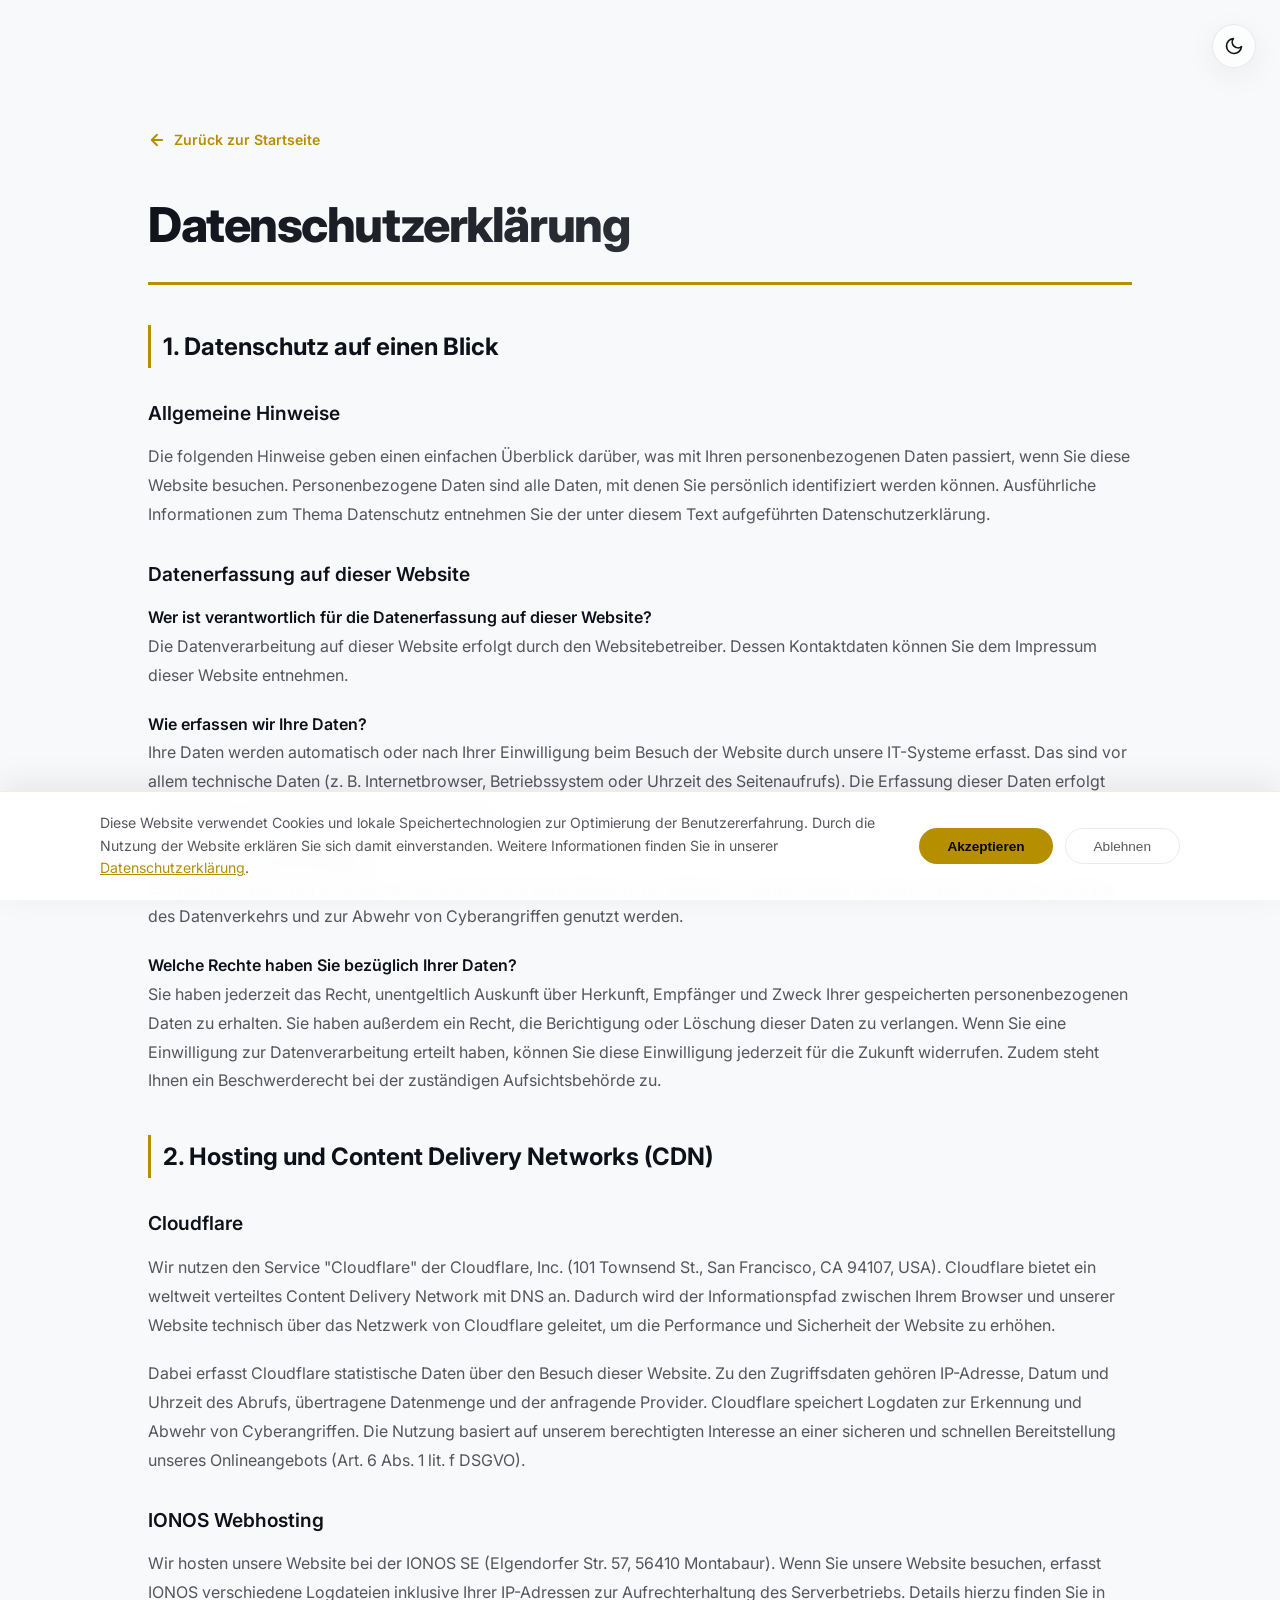
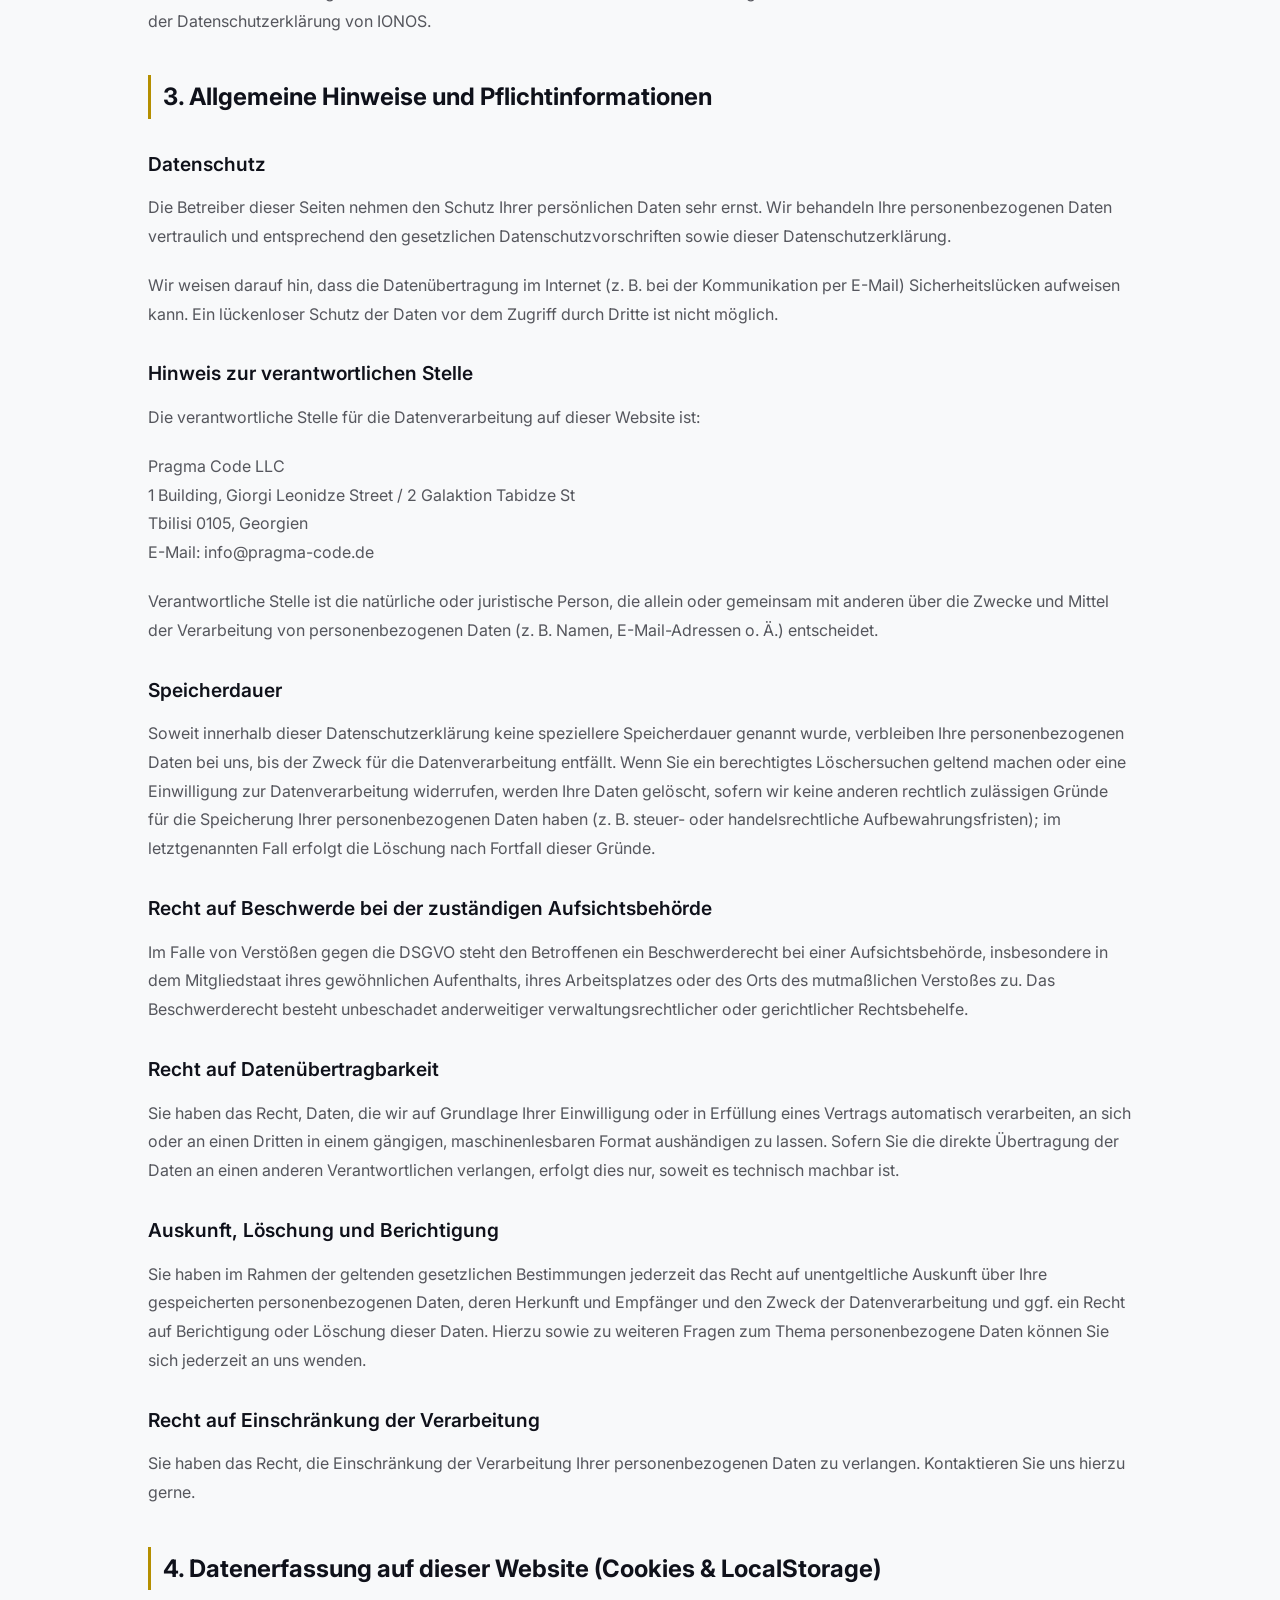
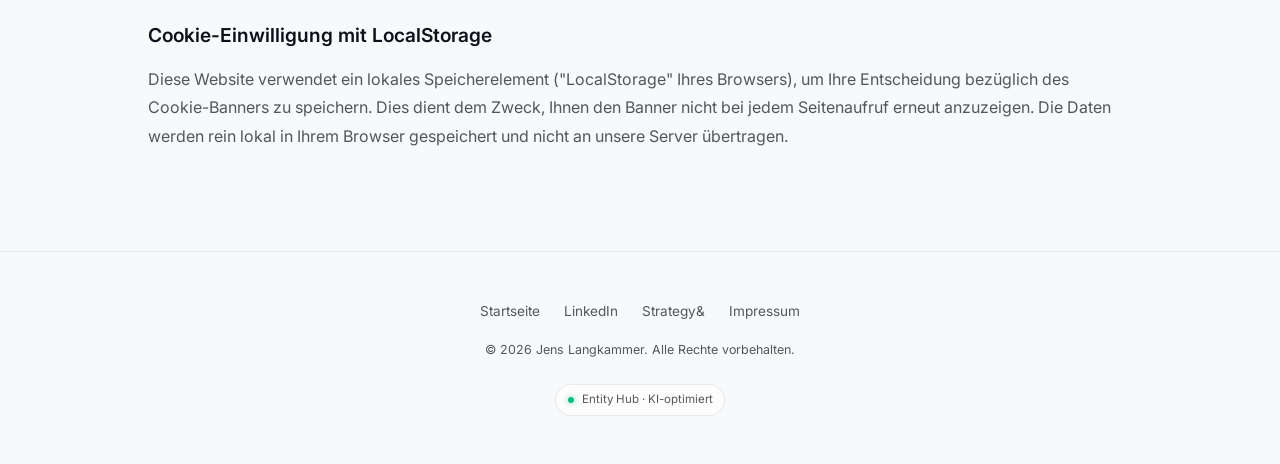
==== commit 59855fc4: "Implement premium light/dark mode switcher with persistent storage and micro-animations" ====
--- a/datenschutz.html
+++ b/datenschutz.html
@@ -15,10 +15,38 @@
   <link rel="preconnect" href="https://fonts.gstatic.com" crossorigin>
   <link rel="stylesheet" href="https://fonts.googleapis.com/css2?family=Inter:wght@400;500;600;700;800&display=swap">
   
+  <!-- Theme Loader Script (Prevents FOUT/flash) -->
+  <script>
+    (function() {
+      const theme = localStorage.getItem('theme') || 'light';
+      document.documentElement.setAttribute('data-theme', theme);
+    })();
+  </script>
+
   <!-- Styles -->
-  <link rel="stylesheet" href="styles.css?v=1.5">
+  <link rel="stylesheet" href="styles.css?v=1.6">
 </head>
 <body>
+
+  <!-- Theme Toggle Button -->
+  <button id="themeToggle" class="theme-toggle" aria-label="Farbschema umschalten">
+    <!-- Sun Icon (visible in light mode) -->
+    <svg class="theme-toggle-icon theme-toggle-icon--sun" viewBox="0 0 24 24" fill="none" stroke="currentColor" stroke-width="2" stroke-linecap="round" stroke-linejoin="round">
+      <circle cx="12" cy="12" r="5"></circle>
+      <line x1="12" y1="1" x2="12" y2="3"></line>
+      <line x1="12" y1="21" x2="12" y2="23"></line>
+      <line x1="4.22" y1="4.22" x2="5.64" y2="5.64"></line>
+      <line x1="18.36" y1="18.36" x2="19.78" y2="19.78"></line>
+      <line x1="1" y1="12" x2="3" y2="12"></line>
+      <line x1="21" y1="12" x2="23" y2="12"></line>
+      <line x1="4.22" y1="19.78" x2="5.64" y2="18.36"></line>
+      <line x1="18.36" y1="5.64" x2="19.78" y2="4.22"></line>
+    </svg>
+    <!-- Moon Icon (visible in dark mode) -->
+    <svg class="theme-toggle-icon theme-toggle-icon--moon" viewBox="0 0 24 24" fill="none" stroke="currentColor" stroke-width="2" stroke-linecap="round" stroke-linejoin="round">
+      <path d="M21 12.79A9 9 0 1 1 11.21 3 7 7 0 0 0 21 12.79z"></path>
+    </svg>
+  </button>
 
   <!-- ===== DATENSCHUTZ MAIN ===== -->
   <main class="legal-main">
@@ -133,7 +161,7 @@
         <div class="footer-links">
           <a href="index.html">Startseite</a>
           <a href="https://www.linkedin.com/in/jens-langkammer" target="_blank" rel="noopener noreferrer">LinkedIn</a>
-          <a href="https://www.strategyand.pwc.com/de/en/about/people/jens-langkammer.html" target="_blank" rel="noopener noreferrer">Strategy&amp;</a>
+          <a href="https://www.strategyand.pwc.com/de/de.html" target="_blank" rel="noopener noreferrer">Strategy&amp;</a>
           <a href="impressum.html">Impressum</a>
         </div>
         <p class="footer-copy">&copy; 2026 Jens Langkammer. Alle Rechte vorbehalten.</p>
@@ -159,7 +187,7 @@
   </div>
 
   <!-- Scripts -->
-  <script src="script.js?v=1.5" defer></script>
+  <script src="script.js?v=1.6" defer></script>
 
 </body>
 </html>
--- a/styles.css
+++ b/styles.css
@@ -5,7 +5,58 @@
 
 /* ---------- Design Tokens ---------- */
 :root {
-  /* Colors – Dark Mode (default) */
+  /* Colors – Light Mode (default) */
+  --bg-primary: #f8f9fa;
+  --bg-secondary: #ffffff;
+  --bg-card: rgba(0, 0, 0, 0.02);
+  --bg-card-hover: rgba(0, 0, 0, 0.04);
+  --bg-glass: rgba(255, 255, 255, 0.7);
+  --border-glass: rgba(0, 0, 0, 0.08);
+  --border-glass-hover: rgba(181, 143, 0, 0.35);
+
+  --gold-primary: #b58f00;
+  --gold-light: #d4a800;
+  --gold-muted: rgba(181, 143, 0, 0.1);
+  --gold-glow: rgba(181, 143, 0, 0.15);
+
+  --text-primary: #0f111a;
+  --text-secondary: rgba(15, 17, 26, 0.7);
+  --text-muted: rgba(15, 17, 26, 0.45);
+  --text-gradient-end: rgba(15, 17, 26, 0.75);
+
+  /* UI Specific */
+  --bg-cookie-banner: rgba(255, 255, 255, 0.95);
+  --shadow-cookie: 0 -8px 32px rgba(0, 0, 0, 0.08);
+
+  /* Typography */
+  --font-sans: 'Inter', -apple-system, BlinkMacSystemFont, 'Segoe UI', Roboto, sans-serif;
+  --font-mono: 'JetBrains Mono', 'Fira Code', monospace;
+
+  /* Spacing */
+  --section-gap: 8rem;
+  --card-padding: 2rem;
+  --container-max: 1080px;
+  --gutter: clamp(1.25rem, 4vw, 3rem);
+
+  /* Radius */
+  --radius-sm: 12px;
+  --radius-md: 16px;
+  --radius-lg: 24px;
+  --radius-pill: 9999px;
+
+  /* Shadows */
+  --shadow-card: 0 8px 32px rgba(0, 0, 0, 0.06);
+  --shadow-glow: 0 0 40px rgba(181, 143, 0, 0.04);
+
+  /* Transitions */
+  --ease-out: cubic-bezier(0.16, 1, 0.3, 1);
+  --duration-fast: 0.2s;
+  --duration-normal: 0.4s;
+  --duration-slow: 0.7s;
+}
+
+[data-theme="dark"] {
+  /* Colors – Dark Theme */
   --bg-primary: #07080d;
   --bg-secondary: #0d0f16;
   --bg-card: rgba(255, 255, 255, 0.03);
@@ -22,32 +73,15 @@
   --text-primary: #f0f0f2;
   --text-secondary: rgba(240, 240, 242, 0.7);
   --text-muted: rgba(240, 240, 242, 0.45);
-
-  /* Typography */
-  --font-sans: 'Inter', -apple-system, BlinkMacSystemFont, 'Segoe UI', Roboto, sans-serif;
-  --font-mono: 'JetBrains Mono', 'Fira Code', monospace;
-
-  /* Spacing */
-  --section-gap: 8rem;
-  --card-padding: 2rem;
-  --container-max: 1080px;
-  --gutter: clamp(1.25rem, 4vw, 3rem);
-
-  /* Radius */
-  --radius-sm: 12px;
-  --radius-md: 16px;
-  --radius-lg: 24px;
-  --radius-pill: 9999px;
+  --text-gradient-end: rgba(240, 240, 242, 0.75);
+
+  /* UI Specific */
+  --bg-cookie-banner: rgba(13, 15, 22, 0.97);
+  --shadow-cookie: 0 -8px 32px rgba(0, 0, 0, 0.4);
 
   /* Shadows */
   --shadow-card: 0 8px 32px rgba(0, 0, 0, 0.3);
   --shadow-glow: 0 0 40px rgba(212, 168, 0, 0.08);
-
-  /* Transitions */
-  --ease-out: cubic-bezier(0.16, 1, 0.3, 1);
-  --duration-fast: 0.2s;
-  --duration-normal: 0.4s;
-  --duration-slow: 0.7s;
 }
 
 /* ---------- Reset & Base ---------- */
@@ -196,7 +230,7 @@
   font-weight: 800;
   letter-spacing: -0.03em;
   line-height: 1.15;
-  background: linear-gradient(135deg, var(--text-primary) 0%, rgba(240, 240, 242, 0.75) 100%);
+  background: linear-gradient(135deg, var(--text-primary) 0%, var(--text-gradient-end) 100%);
   -webkit-background-clip: text;
   -webkit-text-fill-color: transparent;
   background-clip: text;
@@ -253,12 +287,12 @@
 
 .hero-link--primary {
   background: var(--gold-primary);
-  color: var(--bg-primary);
+  color: #07080d;
 }
 
 .hero-link--primary:hover {
   background: var(--gold-light);
-  color: var(--bg-primary);
+  color: #07080d;
   transform: translateY(-2px);
   box-shadow: 0 8px 24px rgba(212, 168, 0, 0.3);
 }
@@ -756,13 +790,13 @@
   bottom: 0;
   left: 0;
   right: 0;
-  background: rgba(13, 15, 22, 0.97);
+  background: var(--bg-cookie-banner);
   backdrop-filter: blur(12px);
   -webkit-backdrop-filter: blur(12px);
   padding: 1.25rem 2rem;
   z-index: 10000;
-  box-shadow: 0 -8px 32px rgba(0, 0, 0, 0.4);
-  border-top: 1px solid rgba(212, 168, 0, 0.2);
+  box-shadow: var(--shadow-cookie);
+  border-top: 1px solid var(--gold-glow);
   display: none;
 }
 
@@ -802,7 +836,7 @@
 .cookie-accept {
   padding: 0.6rem 1.75rem;
   background: var(--gold-primary);
-  color: var(--bg-primary);
+  color: #07080d;
   font-weight: 700;
   border-radius: var(--radius-pill);
   border: none;
@@ -859,7 +893,7 @@
   margin-bottom: 2rem;
   padding-bottom: 1rem;
   border-bottom: 3px solid var(--gold-primary);
-  background: linear-gradient(135deg, var(--text-primary) 0%, rgba(240, 240, 242, 0.75) 100%);
+  background: linear-gradient(135deg, var(--text-primary) 0%, var(--text-gradient-end) 100%);
   -webkit-background-clip: text;
   -webkit-text-fill-color: transparent;
   background-clip: text;
@@ -920,3 +954,59 @@
   transform: translateX(-4px);
 }
 
+/* ---------- Theme Toggle ---------- */
+.theme-toggle {
+  position: fixed;
+  top: 1.5rem;
+  right: 1.5rem;
+  z-index: 1000;
+  width: 44px;
+  height: 44px;
+  border-radius: var(--radius-pill);
+  background: var(--bg-glass);
+  border: 1px solid var(--border-glass);
+  color: var(--text-primary);
+  display: flex;
+  align-items: center;
+  justify-content: center;
+  cursor: pointer;
+  backdrop-filter: blur(10px);
+  -webkit-backdrop-filter: blur(10px);
+  transition: all var(--duration-fast) var(--ease-out);
+  box-shadow: var(--shadow-card);
+}
+
+.theme-toggle:hover {
+  border-color: var(--border-glass-hover);
+  color: var(--gold-primary);
+  transform: translateY(-2px);
+}
+
+.theme-toggle-icon {
+  position: absolute;
+  width: 20px;
+  height: 20px;
+  stroke-width: 2;
+  transition: transform var(--duration-normal) var(--ease-out), opacity var(--duration-normal) var(--ease-out);
+}
+
+html[data-theme="dark"] .theme-toggle-icon--sun {
+  transform: rotate(0deg);
+  opacity: 1;
+}
+html[data-theme="dark"] .theme-toggle-icon--moon {
+  transform: rotate(90deg);
+  opacity: 0;
+  pointer-events: none;
+}
+
+html[data-theme="light"] .theme-toggle-icon--sun {
+  transform: rotate(-90deg);
+  opacity: 0;
+  pointer-events: none;
+}
+html[data-theme="light"] .theme-toggle-icon--moon {
+  transform: rotate(0deg);
+  opacity: 1;
+}
+
